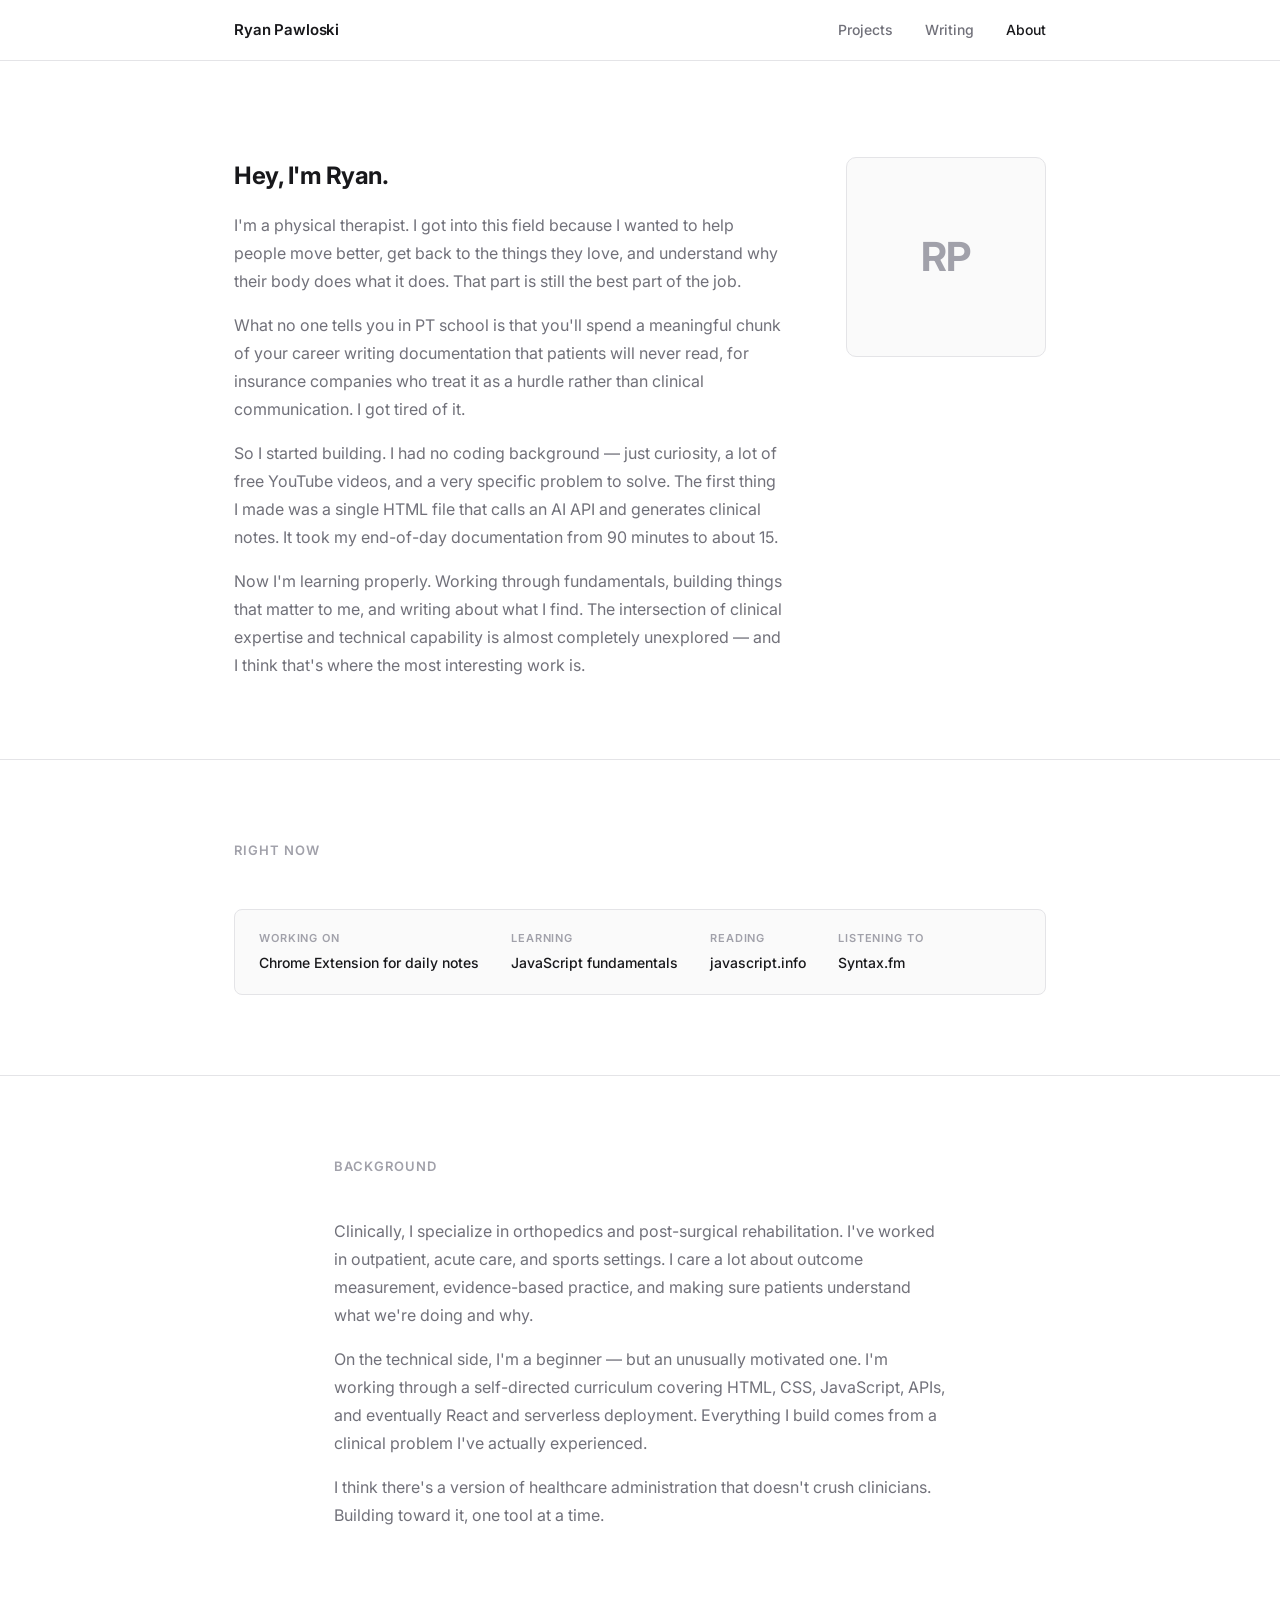
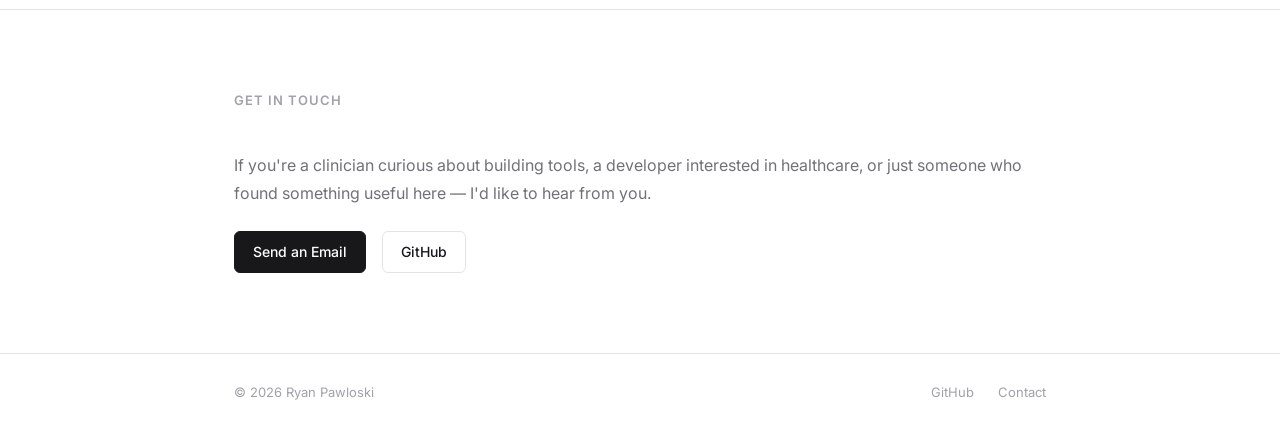
==== about.html @ 799d340d "Initial portfolio build" ====
<!DOCTYPE html>
<html lang="en">
<head>
  <meta charset="UTF-8">
  <meta name="viewport" content="width=device-width, initial-scale=1.0">
  <title>About — Ryan Pawloski</title>
  <meta name="description" content="Physical therapist, builder, and relentless learner.">
  <link rel="stylesheet" href="style.css">
</head>
<body>

  <!-- Nav -->
  <nav>
    <div class="container nav-inner">
      <a href="index.html" class="nav-logo">Ryan Pawloski</a>
      <ul class="nav-links">
        <li><a href="projects.html">Projects</a></li>
        <li><a href="writing.html">Writing</a></li>
        <li><a href="about.html">About</a></li>
      </ul>
      <button class="nav-toggle" id="nav-toggle" aria-label="Toggle menu" aria-expanded="false">
        <svg width="20" height="20" viewBox="0 0 20 20" fill="none" stroke="currentColor" stroke-width="1.75" stroke-linecap="round">
          <line x1="3" y1="6" x2="17" y2="6"/>
          <line x1="3" y1="10" x2="17" y2="10"/>
          <line x1="3" y1="14" x2="17" y2="14"/>
        </svg>
      </button>
    </div>
    <div class="nav-mobile" id="nav-mobile">
      <a href="projects.html">Projects</a>
      <a href="writing.html">Writing</a>
      <a href="about.html">About</a>
    </div>
  </nav>

  <!-- About -->
  <section class="hero" style="border-top: none;">
    <div class="container">
      <div class="about-grid">
        <div class="about-content">
          <h2>Hey, I'm Ryan.</h2>
          <p>
            I'm a physical therapist. I got into this field because I wanted to help people move
            better, get back to the things they love, and understand why their body does what it does.
            That part is still the best part of the job.
          </p>
          <p>
            What no one tells you in PT school is that you'll spend a meaningful chunk of your
            career writing documentation that patients will never read, for insurance companies
            who treat it as a hurdle rather than clinical communication. I got tired of it.
          </p>
          <p>
            So I started building. I had no coding background — just curiosity, a lot of
            free YouTube videos, and a very specific problem to solve. The first thing I made
            was a single HTML file that calls an AI API and generates clinical notes. It took
            my end-of-day documentation from 90 minutes to about 15.
          </p>
          <p>
            Now I'm learning properly. Working through fundamentals, building things that matter
            to me, and writing about what I find. The intersection of clinical expertise and
            technical capability is almost completely unexplored — and I think that's where
            the most interesting work is.
          </p>
        </div>
        <div class="about-avatar">RP</div>
      </div>
    </div>
  </section>

  <!-- Now -->
  <section>
    <div class="container">
      <div class="section-header">
        <span class="section-title">Right Now</span>
      </div>
      <div class="now-strip">
        <div class="now-item">
          <span class="now-label">Working on</span>
          <span class="now-value">Chrome Extension for daily notes</span>
        </div>
        <div class="now-item">
          <span class="now-label">Learning</span>
          <span class="now-value">JavaScript fundamentals</span>
        </div>
        <div class="now-item">
          <span class="now-label">Reading</span>
          <span class="now-value">javascript.info</span>
        </div>
        <div class="now-item">
          <span class="now-label">Listening to</span>
          <span class="now-value">Syntax.fm</span>
        </div>
      </div>
    </div>
  </section>

  <!-- Background -->
  <section>
    <div class="container reading">
      <div class="section-header">
        <span class="section-title">Background</span>
      </div>
      <div class="about-content">
        <p>
          Clinically, I specialize in orthopedics and post-surgical rehabilitation.
          I've worked in outpatient, acute care, and sports settings. I care a lot
          about outcome measurement, evidence-based practice, and making sure patients
          understand what we're doing and why.
        </p>
        <p>
          On the technical side, I'm a beginner — but an unusually motivated one.
          I'm working through a self-directed curriculum covering HTML, CSS, JavaScript,
          APIs, and eventually React and serverless deployment. Everything I build
          comes from a clinical problem I've actually experienced.
        </p>
        <p>
          I think there's a version of healthcare administration that doesn't crush
          clinicians. Building toward it, one tool at a time.
        </p>
      </div>
    </div>
  </section>

  <!-- Contact -->
  <section>
    <div class="container">
      <div class="section-header">
        <span class="section-title">Get in Touch</span>
      </div>
      <div class="about-content">
        <p>
          If you're a clinician curious about building tools, a developer interested
          in healthcare, or just someone who found something useful here — I'd like
          to hear from you.
        </p>
        <div style="margin-top: 1.5rem; display: flex; gap: 1rem; flex-wrap: wrap;">
          <a href="mailto:your@email.com" class="btn btn-primary">Send an Email</a>
          <a href="https://github.com" target="_blank" rel="noopener" class="btn btn-outline">GitHub</a>
        </div>
      </div>
    </div>
  </section>

  <!-- Footer -->
  <footer>
    <div class="container footer-inner">
      <span class="footer-copy">© 2026 Ryan Pawloski</span>
      <div class="footer-links">
        <a href="https://github.com" target="_blank" rel="noopener">GitHub</a>
        <a href="about.html">Contact</a>
      </div>
    </div>
  </footer>

  <script src="script.js"></script>
</body>
</html>
---- style.css ----
@import url('https://fonts.googleapis.com/css2?family=Inter:wght@400;500;600;700&display=swap');

/* ── Reset ── */
*, *::before, *::after { box-sizing: border-box; margin: 0; padding: 0; }
img { display: block; max-width: 100%; }
a { color: inherit; text-decoration: none; }

/* ── Custom Properties ── */
:root {
  --bg:         #ffffff;
  --text:       #18181b;
  --text-2:     #71717a;
  --text-3:     #a1a1aa;
  --accent:     #2563eb;
  --accent-dim: #eff6ff;
  --border:     #e4e4e7;
  --surface:    #fafafa;
  --tag-bg:     #f4f4f5;
  --tag-text:   #52525b;

  --font: 'Inter', -apple-system, BlinkMacSystemFont, 'Segoe UI', sans-serif;

  --container: 860px;
  --reading:   660px;
  --pad:       1.5rem;

  --transition: 0.15s ease;
}

/* ── Base ── */
html { font-size: 16px; -webkit-font-smoothing: antialiased; }

body {
  font-family: var(--font);
  background: var(--bg);
  color: var(--text);
  line-height: 1.6;
  min-height: 100vh;
  display: flex;
  flex-direction: column;
}

/* ── Layout ── */
.container {
  width: 100%;
  max-width: var(--container);
  margin: 0 auto;
  padding: 0 var(--pad);
}

.reading {
  max-width: var(--reading);
}

section {
  padding: 5rem 0;
}

section + section {
  border-top: 1px solid var(--border);
}

/* ── Navigation ── */
nav {
  position: sticky;
  top: 0;
  z-index: 100;
  background: rgba(255, 255, 255, 0.85);
  backdrop-filter: blur(12px);
  -webkit-backdrop-filter: blur(12px);
  border-bottom: 1px solid var(--border);
}

.nav-inner {
  display: flex;
  align-items: center;
  justify-content: space-between;
  height: 60px;
}

.nav-logo {
  font-size: 0.9375rem;
  font-weight: 600;
  letter-spacing: -0.01em;
  color: var(--text);
  transition: opacity var(--transition);
}

.nav-logo:hover { opacity: 0.7; }

.nav-links {
  display: flex;
  align-items: center;
  gap: 2rem;
  list-style: none;
}

.nav-links a {
  font-size: 0.875rem;
  font-weight: 500;
  color: var(--text-2);
  transition: color var(--transition);
}

.nav-links a:hover,
.nav-links a.active {
  color: var(--text);
}

.nav-toggle {
  display: none;
  background: none;
  border: none;
  cursor: pointer;
  padding: 4px;
  color: var(--text);
}

.nav-toggle svg { display: block; }

/* Mobile nav */
.nav-mobile {
  display: none;
  flex-direction: column;
  gap: 0;
  border-top: 1px solid var(--border);
}

.nav-mobile.open { display: flex; }

.nav-mobile a {
  display: block;
  padding: 0.875rem var(--pad);
  font-size: 0.9375rem;
  font-weight: 500;
  color: var(--text-2);
  border-bottom: 1px solid var(--border);
  transition: color var(--transition), background var(--transition);
}

.nav-mobile a:hover,
.nav-mobile a.active {
  color: var(--text);
  background: var(--surface);
}

/* ── Hero ── */
.hero {
  padding: 6rem 0 5rem;
  border-top: none;
}

.hero-eyebrow {
  display: inline-flex;
  align-items: center;
  gap: 0.5rem;
  font-size: 0.8125rem;
  font-weight: 500;
  letter-spacing: 0.08em;
  text-transform: uppercase;
  color: var(--text-3);
  margin-bottom: 1.5rem;
}

.hero-eyebrow-dot {
  width: 6px;
  height: 6px;
  border-radius: 50%;
  background: #22c55e;
  animation: pulse 2s ease infinite;
}

@keyframes pulse {
  0%, 100% { opacity: 1; }
  50%       { opacity: 0.4; }
}

.hero h1 {
  font-size: clamp(2.25rem, 5vw, 3.25rem);
  font-weight: 700;
  letter-spacing: -0.03em;
  line-height: 1.1;
  color: var(--text);
  margin-bottom: 1.25rem;
}

.hero-sub {
  font-size: 1.0625rem;
  color: var(--text-2);
  max-width: 480px;
  line-height: 1.7;
  margin-bottom: 2.5rem;
}

.hero-links {
  display: flex;
  gap: 1rem;
  flex-wrap: wrap;
}

/* ── Buttons ── */
.btn {
  display: inline-flex;
  align-items: center;
  gap: 0.375rem;
  padding: 0.5625rem 1.125rem;
  border-radius: 6px;
  font-family: var(--font);
  font-size: 0.875rem;
  font-weight: 500;
  cursor: pointer;
  transition: background var(--transition), color var(--transition),
              border-color var(--transition), opacity var(--transition);
  border: 1px solid transparent;
  text-decoration: none;
}

.btn-primary {
  background: var(--text);
  color: #fff;
  border-color: var(--text);
}

.btn-primary:hover { opacity: 0.8; }

.btn-outline {
  background: transparent;
  color: var(--text);
  border-color: var(--border);
}

.btn-outline:hover {
  background: var(--surface);
  border-color: #d4d4d8;
}

/* ── Section Headers ── */
.section-header {
  display: flex;
  align-items: baseline;
  justify-content: space-between;
  margin-bottom: 2.5rem;
}

.section-title {
  font-size: 0.8125rem;
  font-weight: 600;
  letter-spacing: 0.08em;
  text-transform: uppercase;
  color: var(--text-3);
}

.section-link {
  font-size: 0.875rem;
  font-weight: 500;
  color: var(--accent);
  transition: opacity var(--transition);
}

.section-link:hover { opacity: 0.75; }

/* ── Project Cards ── */
.projects-grid {
  display: grid;
  grid-template-columns: repeat(auto-fill, minmax(260px, 1fr));
  gap: 1px;
  border: 1px solid var(--border);
  border-radius: 10px;
  overflow: hidden;
}

.project-card {
  background: var(--bg);
  padding: 1.75rem;
  display: flex;
  flex-direction: column;
  gap: 0.75rem;
  transition: background var(--transition);
  position: relative;
}

.project-card:hover { background: var(--surface); }

.project-card-header {
  display: flex;
  align-items: flex-start;
  justify-content: space-between;
  gap: 1rem;
}

.project-name {
  font-size: 0.9375rem;
  font-weight: 600;
  color: var(--text);
  letter-spacing: -0.01em;
}

.project-status {
  flex-shrink: 0;
  font-size: 0.6875rem;
  font-weight: 500;
  letter-spacing: 0.04em;
  text-transform: uppercase;
  padding: 2px 8px;
  border-radius: 20px;
}

.status-live     { background: #dcfce7; color: #15803d; }
.status-progress { background: #fef9c3; color: #a16207; }
.status-soon     { background: var(--tag-bg); color: var(--tag-text); }

.project-desc {
  font-size: 0.875rem;
  color: var(--text-2);
  line-height: 1.6;
  flex: 1;
}

.project-tags {
  display: flex;
  flex-wrap: wrap;
  gap: 0.375rem;
  margin-top: auto;
}

.tag {
  font-size: 0.75rem;
  font-weight: 500;
  padding: 2px 8px;
  border-radius: 4px;
  background: var(--tag-bg);
  color: var(--tag-text);
}

.project-link {
  font-size: 0.8125rem;
  font-weight: 500;
  color: var(--accent);
  display: inline-flex;
  align-items: center;
  gap: 0.25rem;
  transition: gap var(--transition);
}

.project-link:hover { gap: 0.5rem; }

/* ── Writing List ── */
.post-list {
  display: flex;
  flex-direction: column;
}

.post-item {
  display: grid;
  grid-template-columns: 1fr auto;
  align-items: baseline;
  gap: 1.5rem;
  padding: 1.375rem 0;
  border-bottom: 1px solid var(--border);
  transition: var(--transition);
}

.post-item:first-child { border-top: 1px solid var(--border); }

.post-item:hover .post-title { color: var(--accent); }

.post-title {
  font-size: 0.9375rem;
  font-weight: 500;
  color: var(--text);
  letter-spacing: -0.01em;
  transition: color var(--transition);
  line-height: 1.5;
}

.post-meta {
  font-size: 0.8125rem;
  color: var(--text-3);
  white-space: nowrap;
}

.post-desc {
  font-size: 0.875rem;
  color: var(--text-2);
  margin-top: 0.25rem;
  line-height: 1.5;
}

/* ── About / Bio ── */
.about-grid {
  display: grid;
  grid-template-columns: 1fr 200px;
  gap: 4rem;
  align-items: start;
}

.about-avatar {
  width: 200px;
  height: 200px;
  border-radius: 10px;
  background: var(--surface);
  border: 1px solid var(--border);
  display: flex;
  align-items: center;
  justify-content: center;
  font-size: 2.5rem;
  font-weight: 700;
  color: var(--text-3);
  letter-spacing: -0.02em;
}

.about-content h2 {
  font-size: 1.5rem;
  font-weight: 700;
  letter-spacing: -0.02em;
  margin-bottom: 1rem;
  color: var(--text);
}

.about-content p {
  font-size: 1rem;
  color: var(--text-2);
  line-height: 1.75;
  margin-bottom: 1rem;
}

.about-content p:last-child { margin-bottom: 0; }

/* ── Prose (blog posts) ── */
.prose h1 {
  font-size: clamp(1.75rem, 4vw, 2.5rem);
  font-weight: 700;
  letter-spacing: -0.03em;
  line-height: 1.2;
  color: var(--text);
  margin-bottom: 1rem;
}

.prose-meta {
  display: flex;
  align-items: center;
  gap: 1rem;
  font-size: 0.875rem;
  color: var(--text-3);
  margin-bottom: 3rem;
  padding-bottom: 2rem;
  border-bottom: 1px solid var(--border);
}

.prose-meta span { display: flex; align-items: center; gap: 0.375rem; }

.prose-body h2 {
  font-size: 1.25rem;
  font-weight: 600;
  letter-spacing: -0.02em;
  color: var(--text);
  margin: 2.5rem 0 0.875rem;
}

.prose-body p {
  font-size: 1.0625rem;
  color: var(--text-2);
  line-height: 1.8;
  margin-bottom: 1.25rem;
}

.prose-body strong { color: var(--text); font-weight: 600; }

.prose-body blockquote {
  border-left: 3px solid var(--border);
  padding-left: 1.25rem;
  margin: 1.75rem 0;
  color: var(--text-2);
  font-style: italic;
}

.prose-body ul, .prose-body ol {
  padding-left: 1.5rem;
  margin-bottom: 1.25rem;
  color: var(--text-2);
}

.prose-body li {
  font-size: 1.0625rem;
  line-height: 1.8;
  margin-bottom: 0.375rem;
}

.back-link {
  display: inline-flex;
  align-items: center;
  gap: 0.375rem;
  font-size: 0.875rem;
  font-weight: 500;
  color: var(--text-2);
  margin-bottom: 2.5rem;
  transition: color var(--transition);
}

.back-link:hover { color: var(--text); }

/* ── Page Header ── */
.page-header {
  padding: 4rem 0 3rem;
}

.page-header h1 {
  font-size: clamp(1.75rem, 4vw, 2.5rem);
  font-weight: 700;
  letter-spacing: -0.03em;
  color: var(--text);
  margin-bottom: 0.625rem;
}

.page-header p {
  font-size: 1rem;
  color: var(--text-2);
  max-width: 480px;
}

/* ── Now strip ── */
.now-strip {
  background: var(--surface);
  border-radius: 8px;
  padding: 1.25rem 1.5rem;
  display: flex;
  gap: 2rem;
  flex-wrap: wrap;
  border: 1px solid var(--border);
  margin-top: 3rem;
}

.now-item {
  display: flex;
  flex-direction: column;
  gap: 0.25rem;
}

.now-label {
  font-size: 0.6875rem;
  font-weight: 600;
  letter-spacing: 0.08em;
  text-transform: uppercase;
  color: var(--text-3);
}

.now-value {
  font-size: 0.875rem;
  font-weight: 500;
  color: var(--text);
}

/* ── Divider ── */
hr {
  border: none;
  border-top: 1px solid var(--border);
  margin: 2rem 0;
}

/* ── Footer ── */
footer {
  margin-top: auto;
  border-top: 1px solid var(--border);
  padding: 1.75rem 0;
}

.footer-inner {
  display: flex;
  align-items: center;
  justify-content: space-between;
  flex-wrap: wrap;
  gap: 1rem;
}

.footer-copy {
  font-size: 0.8125rem;
  color: var(--text-3);
}

.footer-links {
  display: flex;
  gap: 1.5rem;
}

.footer-links a {
  font-size: 0.8125rem;
  color: var(--text-3);
  transition: color var(--transition);
}

.footer-links a:hover { color: var(--text); }

/* ── Responsive ── */
@media (max-width: 680px) {
  :root { --pad: 1.25rem; }

  section { padding: 3.5rem 0; }

  .hero { padding: 4rem 0 3.5rem; }

  .nav-links { display: none; }
  .nav-toggle { display: block; }

  .projects-grid {
    grid-template-columns: 1fr;
  }

  .about-grid {
    grid-template-columns: 1fr;
  }

  .about-avatar {
    width: 80px;
    height: 80px;
    font-size: 1.5rem;
    order: -1;
  }

  .post-item {
    grid-template-columns: 1fr;
    gap: 0.25rem;
  }

  .footer-inner {
    flex-direction: column;
    align-items: flex-start;
  }
}
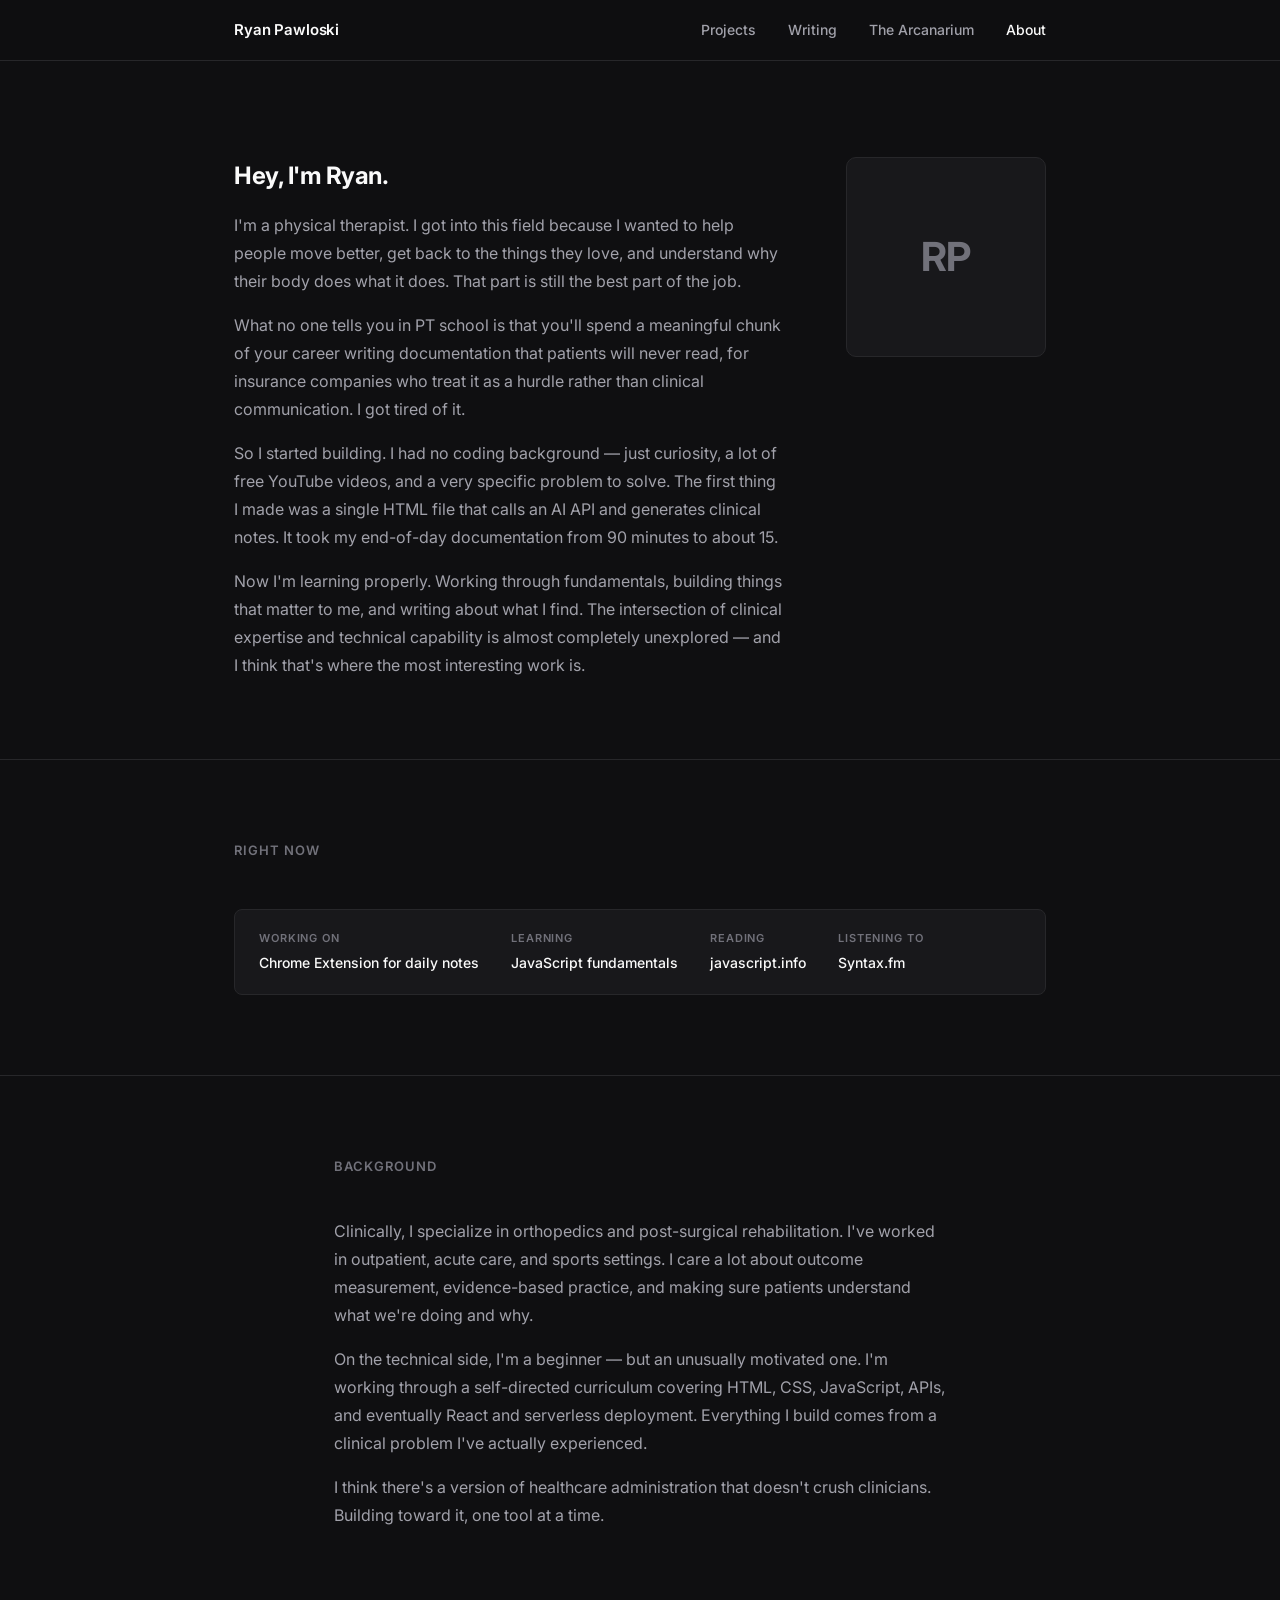
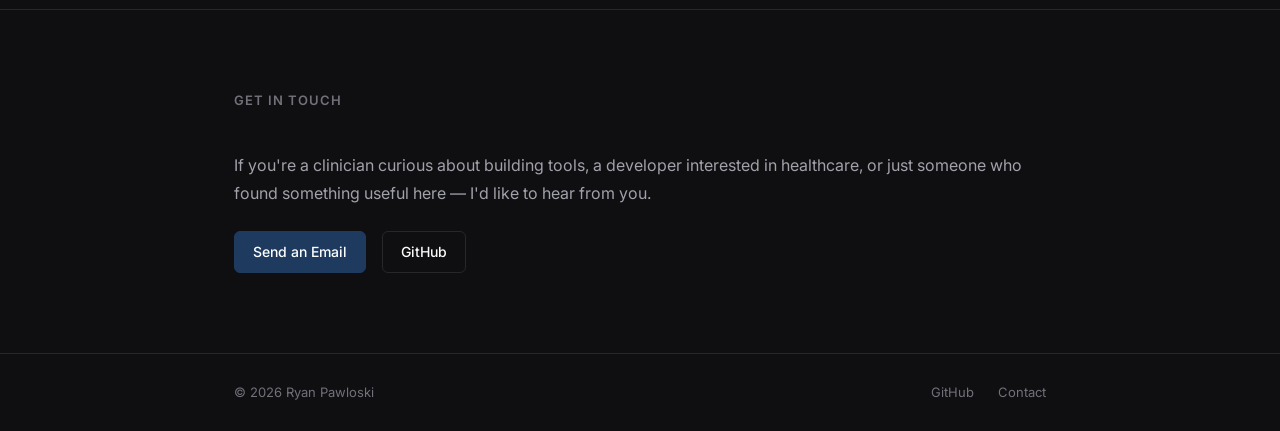
==== commit 65ef514c: "Add Arcanarium to nav" ====
--- a/about.html
+++ b/about.html
@@ -16,6 +16,7 @@
       <ul class="nav-links">
         <li><a href="projects.html">Projects</a></li>
         <li><a href="writing.html">Writing</a></li>
+        <li><a href="https://arcanarium.me" target="_blank" rel="noopener">The Arcanarium</a></li>
         <li><a href="about.html">About</a></li>
       </ul>
       <button class="nav-toggle" id="nav-toggle" aria-label="Toggle menu" aria-expanded="false">
@@ -29,6 +30,7 @@
     <div class="nav-mobile" id="nav-mobile">
       <a href="projects.html">Projects</a>
       <a href="writing.html">Writing</a>
+      <a href="https://arcanarium.me" target="_blank" rel="noopener">The Arcanarium</a>
       <a href="about.html">About</a>
     </div>
   </nav>
--- a/style.css
+++ b/style.css
@@ -7,16 +7,16 @@
 
 /* ── Custom Properties ── */
 :root {
-  --bg:         #ffffff;
-  --text:       #18181b;
-  --text-2:     #71717a;
-  --text-3:     #a1a1aa;
-  --accent:     #2563eb;
-  --accent-dim: #eff6ff;
-  --border:     #e4e4e7;
-  --surface:    #fafafa;
-  --tag-bg:     #f4f4f5;
-  --tag-text:   #52525b;
+  --bg:         #0f0f11;
+  --text:       #fafafa;
+  --text-2:     #a1a1aa;
+  --text-3:     #71717a;
+  --accent:     #60a5fa;
+  --accent-dim: #1e3a5f;
+  --border:     #27272a;
+  --surface:    #18181b;
+  --tag-bg:     #27272a;
+  --tag-text:   #a1a1aa;
 
   --font: 'Inter', -apple-system, BlinkMacSystemFont, 'Segoe UI', sans-serif;
 
@@ -65,7 +65,7 @@
   position: sticky;
   top: 0;
   z-index: 100;
-  background: rgba(255, 255, 255, 0.85);
+  background: rgba(15, 15, 17, 0.85);
   backdrop-filter: blur(12px);
   -webkit-backdrop-filter: blur(12px);
   border-bottom: 1px solid var(--border);
@@ -216,12 +216,12 @@
 }
 
 .btn-primary {
-  background: var(--text);
+  background: #1e3a5f;
   color: #fff;
-  border-color: var(--text);
-}
-
-.btn-primary:hover { opacity: 0.8; }
+  border-color: #1e3a5f;
+}
+
+.btn-primary:hover { background: #16304f; border-color: #16304f; }
 
 .btn-outline {
   background: transparent;
@@ -305,8 +305,8 @@
   border-radius: 20px;
 }
 
-.status-live     { background: #dcfce7; color: #15803d; }
-.status-progress { background: #fef9c3; color: #a16207; }
+.status-live     { background: #14532d; color: #86efac; }
+.status-progress { background: #422006; color: #fde68a; }
 .status-soon     { background: var(--tag-bg); color: var(--tag-text); }
 
 .project-desc {
